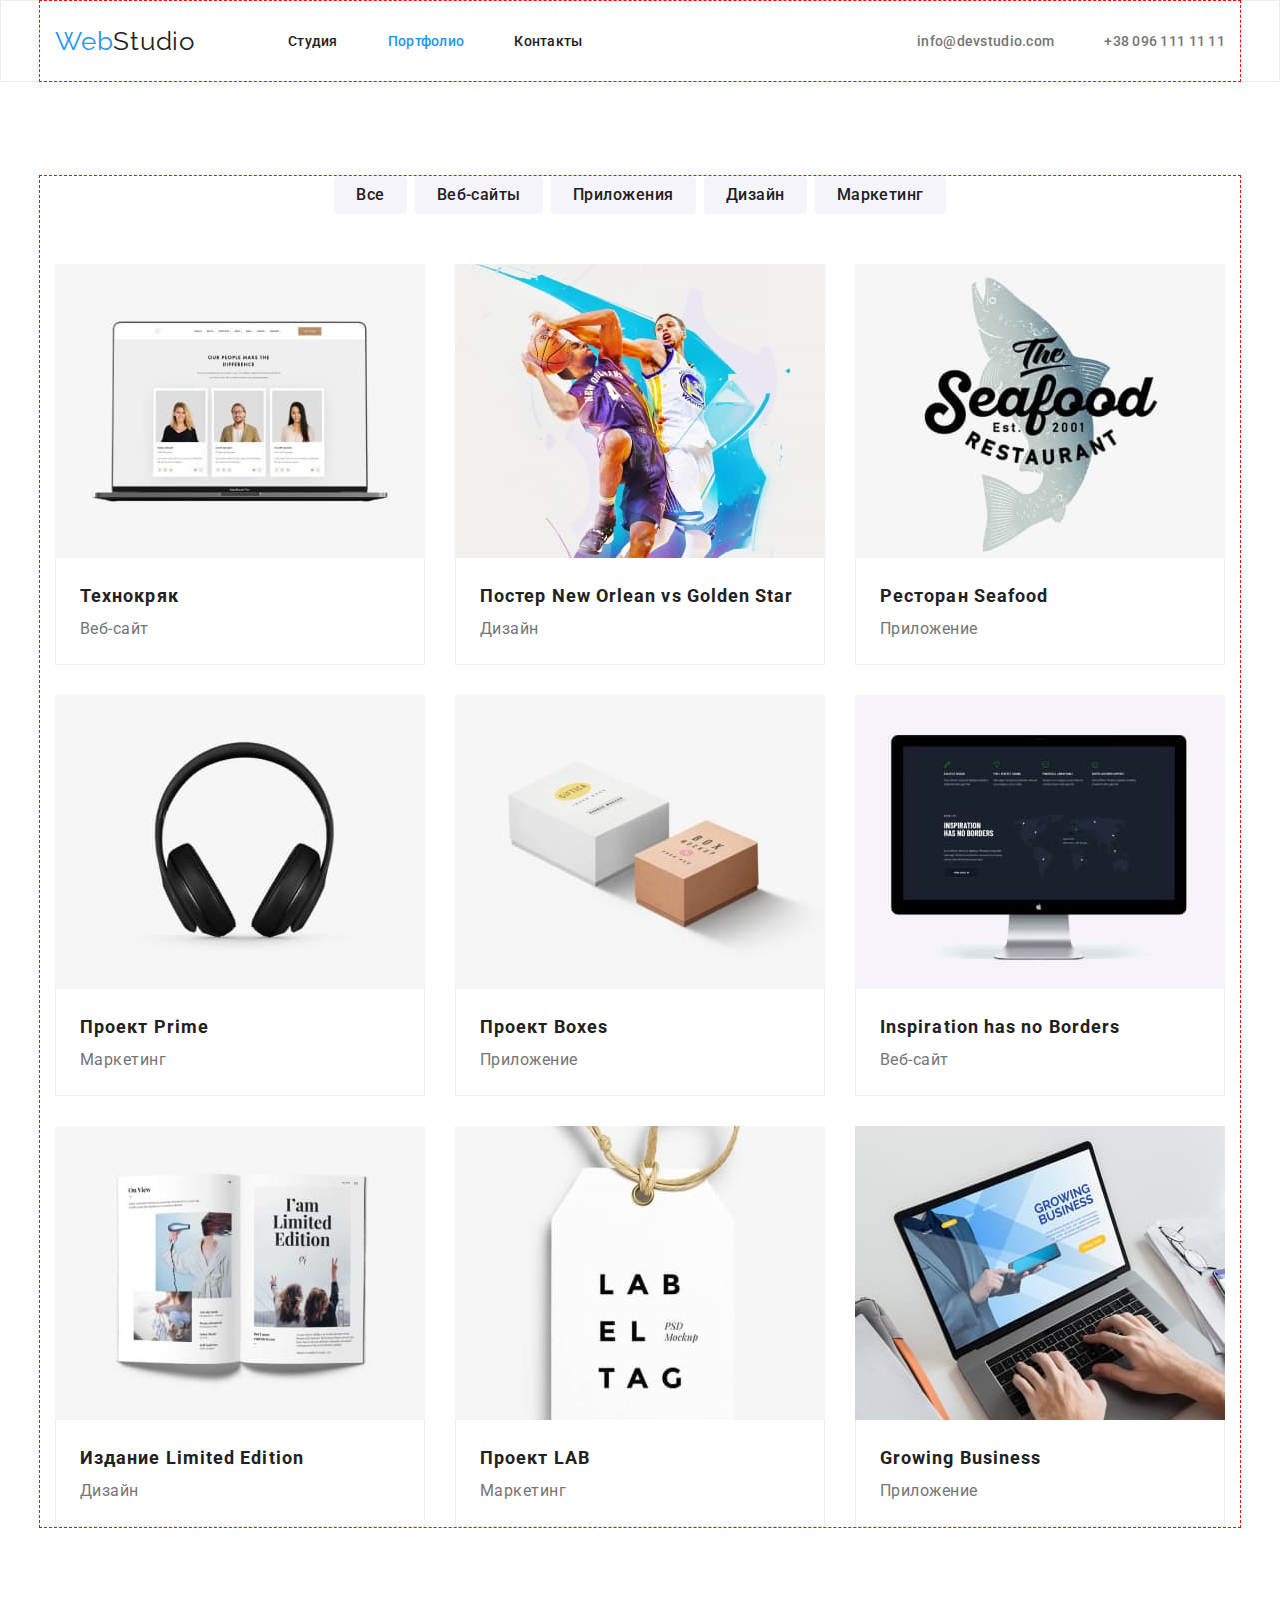
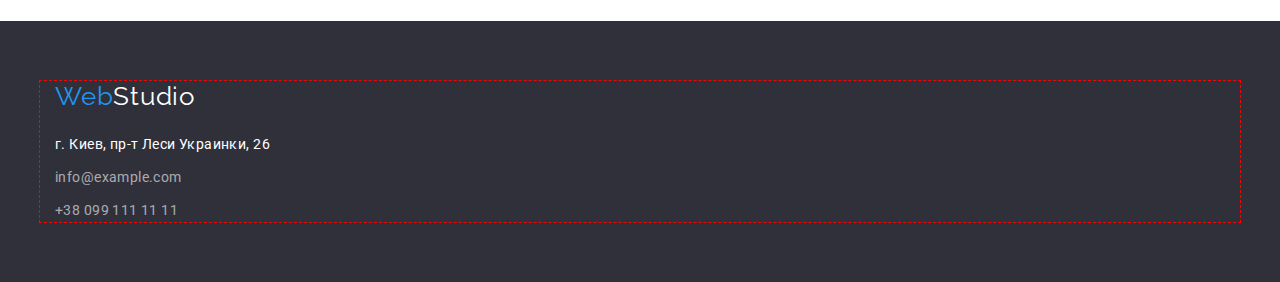
==== portfolio.html @ ae532c9a "Initial commit" ====
<!DOCTYPE html>
<html lang="ru">
  <head>
    <meta charset="UTF-8" />
    <meta http-equiv="X-UA-Compatible" content="IE=edge" />
    <meta name="viewport" content="width=device-width, initial-scale=1.0" />
    <title>Portfolio</title>
    <link
      href="https://fonts.googleapis.com/css2?family=Raleway:wght@700&family=Roboto:wght@400;500;700;900&display=swap"
      rel="stylesheet"
    />
    <link
      rel="stylesheet"
      href="https://cdnjs.cloudflare.com/ajax/libs/modern-normalize/1.1.0/modern-normalize.min.css"
      integrity="sha512-wpPYUAdjBVSE4KJnH1VR1HeZfpl1ub8YT/NKx4PuQ5NmX2tKuGu6U/JRp5y+Y8XG2tV+wKQpNHVUX03MfMFn9Q=="
      crossorigin="anonymous"
      referrerpolicy="no-referrer"
    />
    <link rel="stylesheet" href="./css/styles.css" />
  </head>
  <body>
    <header class="header">
      <div class="container main-nav">
        <nav class="nav">
          <a class="nav-logo" href="./index.html" lang="en"
            ><span class="slogan">Web</span>Studio</a
          >
          <ul class="nav-list">
            <li class="nav-item"><a class="nav-link" href="./index.html">Студия</a></li>
            <li class="nav-item">
              <a class="nav-link current" href="./portfolio.html">Портфолио</a>
            </li>
            <li class="nav-item"><a class="nav-link" href="/Контакты">Контакты</a></li>
          </ul>
        </nav>
        <ul class="header-list">
          <li class="header-item">
            <a class="header-link" href="mailto:info@devstudio.com">info@devstudio.com</a>
          </li>
          <li class="header-item">
            <a class="header-link" href="tel:+380961111111">+38 096 111 11 11</a>
          </li>
        </ul>
      </div>
    </header>
    <main class="main">
      <section class="section progect">
        <div class="container">
          <h1 class="visually-hidden">Портфолио</h1>
          <ul class="progect-filtre">
            <li><button class="filtre-btn" type="button">Все</button></li>
            <li><button class="filtre-btn" type="button">Веб-сайты</button></li>
            <li><button class="filtre-btn" type="button">Приложения</button></li>
            <li><button class="filtre-btn" type="button">Дизайн</button></li>
            <li><button class="filtre-btn" type="button">Маркетинг</button></li>
          </ul>
          <ul class="progect-list">
            <li class="progect-item">
              <img
                class="progect-photo"
                src="./images/portfolio/img1.jpg"
                alt="Пример веб-страницы на ноутбуке"
                width="370"
                height="294"
              />
              <div class="progect-border">
                <h3 class="progect-title">Технокряк</h3>
                <p class="progect-text">Веб-сайт</p>
              </div>
            </li>
            <li class="progect-item">
              <img
                class="progect-photo"
                src="./images/portfolio/img2.jpg"
                alt="Постер баскетбол Новый Орлеан против Золотых звезд"
                width="370"
                height="294"
              />
              <div class="progect-border">
                <h3 class="progect-title" lang="en">Постер New Orlean vs Golden Star</h3>
                <p class="progect-text">Дизайн</p>
              </div>
            </li>
            <li class="progect-item">
              <img
                class="progect-photo"
                src="./images/portfolio/img3.jpg"
                alt="Эмблема рестрорана Морская еда"
                width="370"
                height="294"
              />
              <div class="progect-border">
                <h3 class="progect-title">Ресторан Seafood</h3>
                <p class="progect-text">Приложение</p>
              </div>
            </li>
            <li class="progect-item">
              <img
                class="progect-photo"
                src="./images/portfolio/img4.jpg"
                alt="Черные блу туз наушники"
                width="370"
                height="294"
              />
              <div class="progect-border">
                <h3 class="progect-title">Проект Prime</h3>
                <p class="progect-text">Маркетинг</p>
              </div>
            </li>
            <li class="progect-item">
              <img
                class="progect-photo"
                src="./images/portfolio/img5.jpg"
                alt="Макет двух коробок белого и кирпичного цвета"
                width="370"
                height="294"
              />
              <div class="progect-border">
                <h3 class="progect-title">Проект Boxes</h3>
                <p class="progect-text">Приложение</p>
              </div>
            </li>
            <li class="progect-item">
              <img
                class="progect-photo"
                src="./images/portfolio/img6.jpg"
                alt="Пример веб-страницы на мониторе"
                width="370"
                height="294"
              />
              <div class="progect-border">
                <h3 class="progect-title" lang="en">Inspiration has no Borders</h3>
                <p class="progect-text">Веб-сайт</p>
              </div>
            </li>
            <li class="progect-item">
              <img
                class="progect-photo"
                src="./images/portfolio/img7.jpg"
                alt="Страницы журнала Лимитед эдишион"
                width="370"
                height="294"
              />
              <div class="progect-border">
                <h3 class="progect-title">Издание Limited Edition</h3>
                <p class="progect-text">Дизайн</p>
              </div>
            </li>
            <li class="progect-item">
              <img
                class="hero-photo"
                src="./images/portfolio/img8.jpg"
                alt="Бирка с эмблемой Лаб"
                width="370"
                height="294"
              />
              <div class="progect-border">
                <h3 class="progect-title">Проект LAB</h3>
                <p class="progect-text">Маркетинг</p>
              </div>
            </li>
            <li class="progect-item">
              <img
                class="progect-photo"
                src="./images/portfolio/img9.jpg"
                alt="Ноутбук с открытым приложением Гроувинг бизнес"
                width="370"
                height="294"
              />
              <div class="progect-border">
                <h3 class="progect-title" lang="en">Growing Business</h3>
                <p class="progect-text">Приложение</p>
              </div>
            </li>
          </ul>
        </div>
      </section>
    </main>
    <footer class="footer">
      <div class="container">
        <a class="footer-logo" href="./index.html" lang="en"
          ><span class="slogan">Web</span>Studio</a
        >
        <address class="footer-address">г. Киев, пр-т Леси Украинки, 26</address>
        <ul class="footer-list">
          <li class="footer-item">
            <a class="footer-link" href="mailto:info@devstudio.com">info@example.com</a>
          </li>
          <li class="footer-item">
            <a class="footer-link" href="tel:+380961111111">+38 099 111 11 11</a>
          </li>
        </ul>
      </div>
    </footer>
  </body>
</html>
---- css/styles.css ----
:root {
    --brand-color: #212121;
    --text-color: #757575;
    --hero-title-color: #FFFFFF;
    --accent-color: #2196F3;

    --indent: 15px;
    --items: 3;
}

html {
    box-sizing: border-box;
}
*, 
*::before, 
*::after {
    box-sizing: inherit;
    padding: 0;
    margin: 0;
}

body {  
  color: var(--brand-color);
  font-family: Roboto, sans-serif;
  margin: 0;
}

ul {
   list-style: none; 
   margin: 0;
   padding: 0;   
}

h1, h2, h3, h4, h5, h6, p { 
   margin: 0;
}

img {
    display: block;
    max-width: 100%;
    height: auto;
}

a {
    text-decoration: none;
    color: currentColor;
}


.container {
    width: 1200px;
    padding-left: 15px;
    padding-right: 15px;
    margin: 0 auto;

    outline: 1px dashed red;
}

.section {
    padding: 94px 0;
}


/* Studio*/

.header {
    border: 1px solid #ECECEC;
}
 
.main-nav {
    display: flex;
    align-items: center;
}
.nav {
    display: flex;
    align-items: center;
}
.nav-logo {
    margin-right: 93px;

    color: var(--brand-color);
    font-family: Raleway, sans-serif;
    font-size: 26px;
    line-height: calc(31 / 26);
    letter-spacing: 0.03em;
    text-decoration: none;
}

.slogan {
    color: var(--accent-color);
    font-family: Raleway, sans-serif;
    font-size: 26px;
    line-height: calc(31 / 26);
    letter-spacing: 0.03em;
}

.nav-list, .header-list {
    display: flex;
    margin-left: auto;
    align-items: center;
}

.nav-item + .nav-item,
.header-item + .header-item {
    margin-left: 50px;
}

.nav-link {
    display: block;
    padding-top: 32px;
    padding-bottom: 32px;

    color: var(--brand-color);
    font-weight: 500;
    font-size: 14px;
    line-height: calc(16 / 14);
    letter-spacing: 0.02em;
    text-decoration: none;
}

.nav-link:hover,
.nav-link:focus {
    color: var(--accent-color);
}

.nav-link.current {
    color: var(--accent-color);
}

.header-link {
    display: block;
    padding-top: 32px;
    padding-bottom: 32px;

    color: var(--text-color);
    font-weight: 500;
    font-size: 14px;
    line-height: calc(16 / 14);
    letter-spacing: 0.02em;
    text-decoration: none;    
}
.header-link:hover,
.header-link:focus {
    color: var(--accent-color);
}

.hero {
    padding: 200px 0;
    background-color: #2F303A;
    text-align: center; 
}

.hero-title  {
    margin-bottom: 30px;
    color: var(--hero-title-color);
    font-size: 44px;
    line-height: calc(60 / 44);
    text-align: center;
    letter-spacing: 0.06em;
    text-transform: uppercase;    
}

.hero-btn {
    font-family: inherit;
    color: var(--hero-title-color);
    font-weight: 700;
    font-size: 16px;
    line-height: calc(30 / 16);
    display: inline-block;
    align-items: center; 
    letter-spacing: 0.06em;
    cursor: pointer;

    background-color: var(--accent-color);
    border-radius: 4px;
    border: none;

    padding: 10px 32px;
    min-width: 200px;
}
.hero-btn:hover,
.hero-btn:focus,
.hero-btn:active {
    text-shadow: 0px 4px 4px rgba(0, 0, 0, 0.25);   
}

.visually-hidden {
  position: absolute;
  white-space: nowrap;
  width: 1px;
  height: 1px;
  overflow: hidden;
  border: 0;
  padding: 0;
  clip: rect(0 0 0 0);
  clip-path: inset(50%);
  margin: -1px;
}

.aside {
    padding-bottom: 0;
}

.aside-list {
    display: flex;
    align-items: center;
    gap: 30px;

}

.aside-item {
    min-width: 270px;
}

.aside-title {
    color: var(--brand-color);
    font-size: 14px;
    line-height: calc(16 / 14);
    letter-spacing: 0.03em;
    text-transform: uppercase;
    margin-bottom: 10px;

}

.aside-text {
    color: var(--text-color);
    font-size: 14px;
    line-height: calc(24 / 14);
    letter-spacing: 0.03em;
}

.about-list {
    display: flex;
    align-items: center;
    gap: 30px;
}

.team {
    background-color: #F5F4FA;
}

.about-title,
.team-title {
    color:  var(--brand-color);
    font-size: 36px;
    line-height: calc(42 / 36);
    text-align: center;
    letter-spacing: 0.03em;
    margin-bottom: 50px;
}

.team-list {
    display: flex;
    align-items: center;
    gap: 30px;
}

.team-item {
    min-width: 270px;

    background-color: var(--hero-title-color);
    border-radius: 0px 0px 4px 4px;
}
.team-wrapper {
    padding: 30px 5px;
}
.team-name {
    margin-bottom: 10px;
    color: var(--brand-color);
    font-size: 16px;
    font-weight: 500;
    line-height: calc(19 / 16);
    letter-spacing: 0.03em;
    text-align: center;
}

.team-text {
    color: var(--text-color);
    font-size: 16px;
    line-height: calc(19 / 16);
    letter-spacing: 0.03em;
    text-align: center;
}

.footer {
    padding: 60px 0;
    background-color: #2F303A;
}

.footer-logo {
    display:block;
    margin-bottom: 20px;

    color: var(--hero-title-color);
    font-family: Raleway, sans-serif;
    font-size: 26px;
    line-height: calc(31 / 26);
    letter-spacing: 0.03em;
    text-decoration: none;
}

.footer-address {
    margin-bottom: 9px;

    color: var(--hero-title-color);
    font-size: 14px;
    line-height: calc(24 / 14);
    letter-spacing: 0.03em;
    font-style: normal;

}

.footer-item:nth-last-child(2) {
    margin-bottom: 9px;
}

.footer-link {
    color: rgba(255, 255, 255, 0.6);
    font-size: 14px;
    line-height: calc(24 / 14);
    letter-spacing: 0.03em;
    text-decoration: none;          
}

.footer-link:hover,
.footer-link:focus {
    color: var(--accent-color);
    text-shadow: 0px 4px 4px rgba(0, 0, 0, 0.25);
}


/* Portfolio*/

.progect-filtre {
    display: flex;
    justify-content: center;
    gap: 8px;
    margin-bottom: 50px;
}

.filtre-btn {
    padding: 6px 22px;
    font-family: inherit;
    background-color: #F5F4FA;
    border: transparent;
    border-radius: 4px;
    color: var(--brand-color);
    font-weight: 500;
    font-size: 16px;
    line-height: calc(26 / 16);
    letter-spacing: 0.03em;
    text-align: center;
    cursor: pointer;
}
.filtre-btn:hover,
.filtre-btn:focus,
.filtre-btn:active
 {
    background-color: var(--accent-color);
    color: var(--hero-title-color);
    cursor: pointer;
}

.progect-list {
    display: flex;
    flex-wrap: wrap;
    gap: 30px;  
}

.progect-item {
    min-width: 370px;
    flex-basis: calc((100%-(var(--indent)*(var(--items)-1))/var(--items)));   
}

.progect-border {
    padding: 20px 24px;
    border: 1px solid #EEEEEE;
    border-top: none;
}

.progect-title {
    color: var(--brand-color);
    font-size: 18px;
    line-height: calc(36 / 18);
    letter-spacing: 0.06em;

}
.progect-text {
    color: var(--text-color);
    font-size: 16px;
    line-height: calc(30 / 16);
    letter-spacing: 0.03em;
}
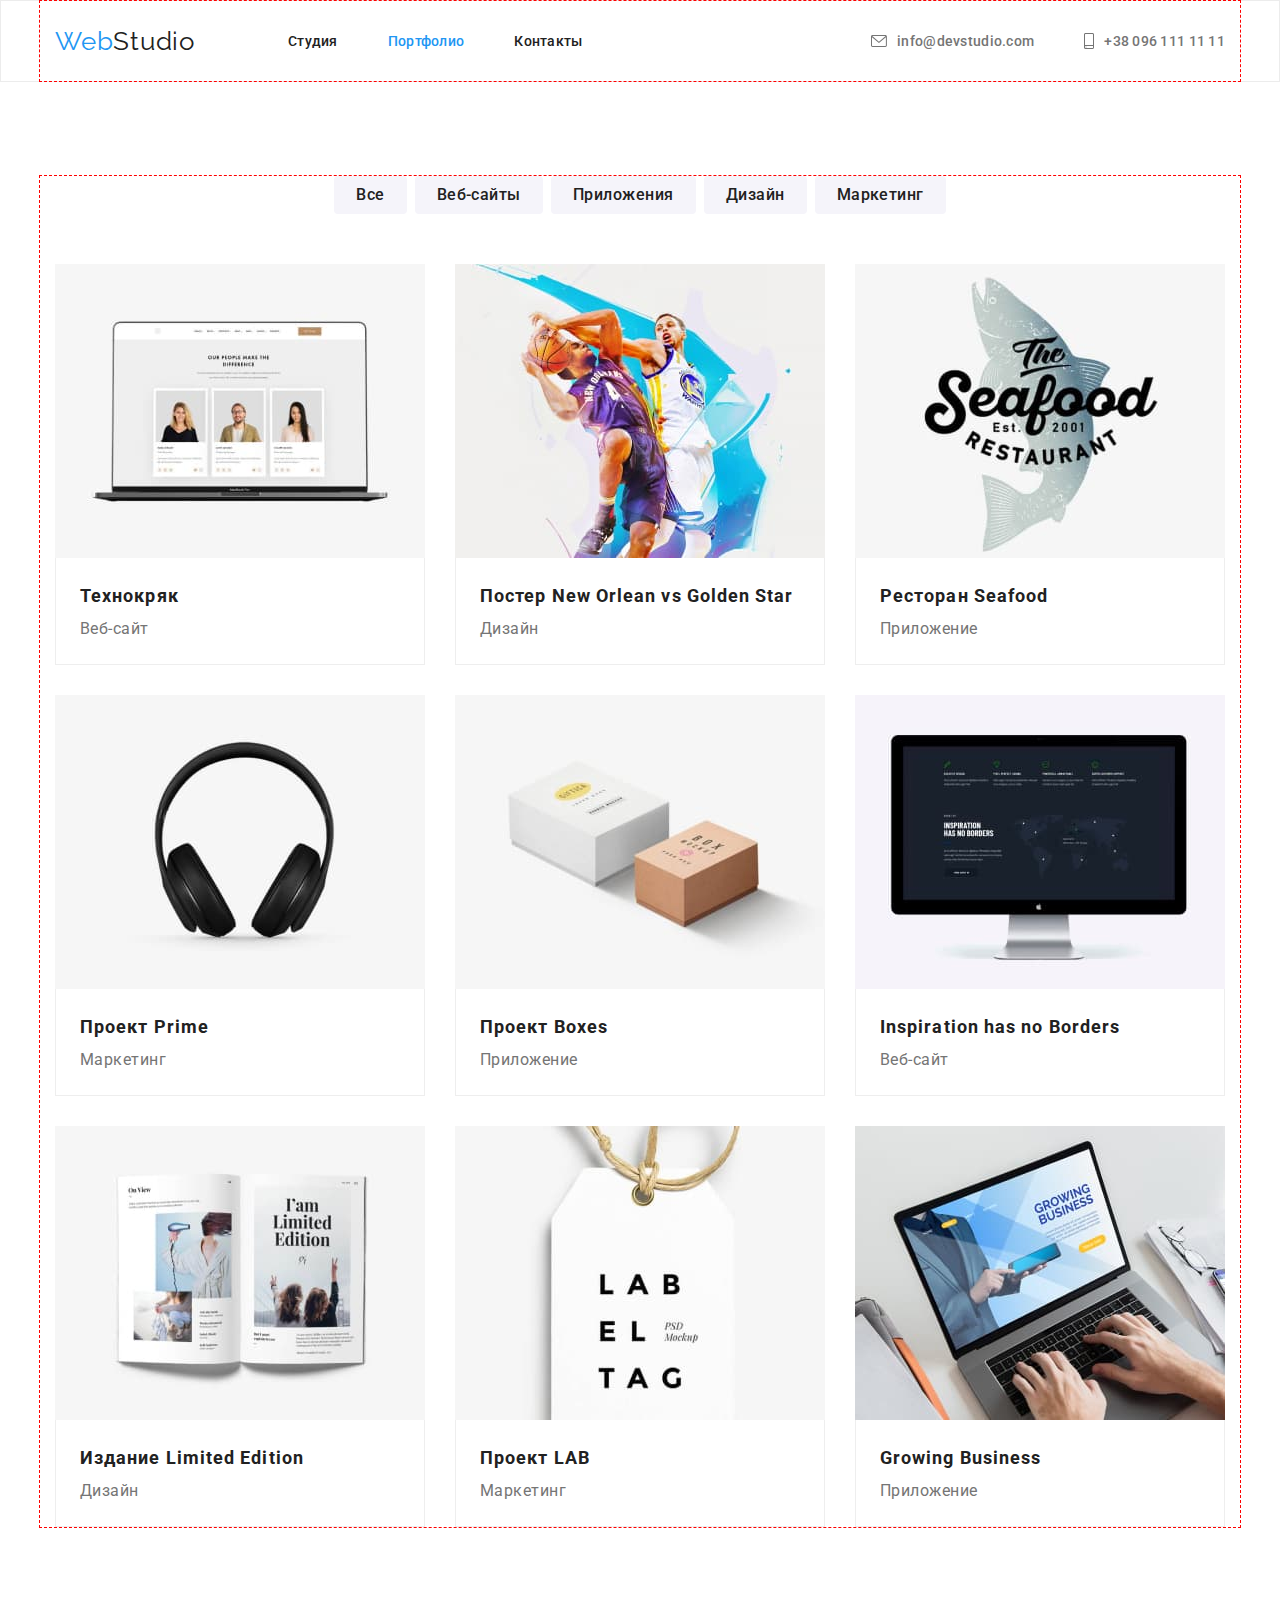
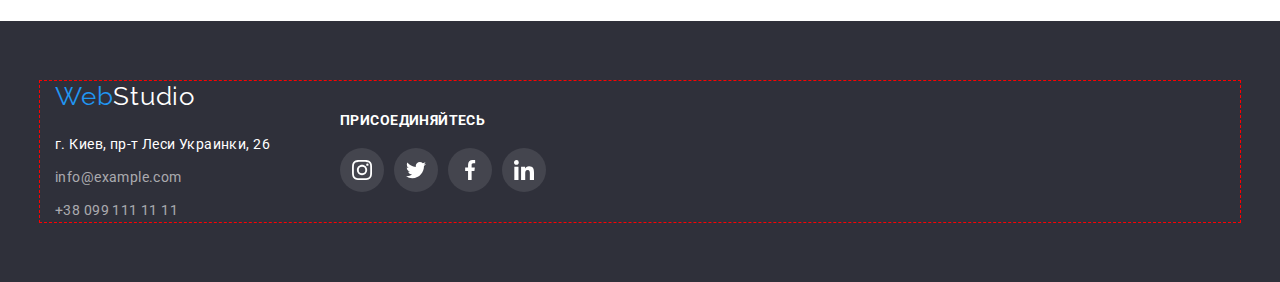
==== commit 0777c076: "Готова дз" ====
--- a/portfolio.html
+++ b/portfolio.html
@@ -35,10 +35,19 @@
         </nav>
         <ul class="header-list">
           <li class="header-item">
-            <a class="header-link" href="mailto:info@devstudio.com">info@devstudio.com</a>
+            <a
+              class="header-link"
+              href="mailto:info@devstudio.com"
+              aria-label="Иконка конверта">
+              <svg class="icon-link" width="16" height="12">
+                <use href="./images/icons.svg#envelope"></use></svg>info@devstudio.com</a>
           </li>
           <li class="header-item">
-            <a class="header-link" href="tel:+380961111111">+38 096 111 11 11</a>
+            <a class="header-link" 
+            href="tel:+380961111111"
+            aria-label="Иконка смартфона">
+              <svg class="icon-link" width="10" height="16">
+                <use href="./images/icons.svg#smartphone"></use></svg>+38 096 111 11 11</a>
           </li>
         </ul>
       </div>
@@ -177,19 +186,68 @@
       </section>
     </main>
     <footer class="footer">
-      <div class="container">
-        <a class="footer-logo" href="./index.html" lang="en"
-          ><span class="slogan">Web</span>Studio</a
-        >
-        <address class="footer-address">г. Киев, пр-т Леси Украинки, 26</address>
-        <ul class="footer-list">
-          <li class="footer-item">
-            <a class="footer-link" href="mailto:info@devstudio.com">info@example.com</a>
-          </li>
-          <li class="footer-item">
-            <a class="footer-link" href="tel:+380961111111">+38 099 111 11 11</a>
-          </li>
-        </ul>
+      <div class="container main-footer">
+        <div class="footer-address-all">
+          <a class="footer-logo" href="./index.html" lang="en"><span class="slogan">Web</span>Studio</a>
+          <address class="footer-address">г. Киев, пр-т Леси Украинки, 26</address>
+          <ul class="footer-list">
+            <li class="footer-item">
+              <a class="footer-link" href="mailto:info@devstudio.com">info@example.com</a>
+            </li>
+            <li class="footer-item">
+              <a class="footer-link" href="tel:+380961111111">+38 099 111 11 11</a>
+            </li>
+          </ul>
+        </div>
+        <div class="footer-social">
+          <h3 class="footer-title">Присоединяйтесь</h3>
+          <ul class="footer-social-list">
+            <li class="footer-social-item">
+              <a
+                class="footer-social-link link"
+                href=""
+                target="_blank"
+                rel="no-opener no-referrer"
+                aria-label="Иконка инстаграма">
+                <svg class="footer-icon" width="20" height="20">
+                  <use href="./images/icons.svg#instagram"></use></svg>
+                </a>
+            </li>
+            <li class="footer-social-item">
+              <a
+                class="footer-social-link link"
+                href=""
+                target="_blank"
+                rel="no-opener no-referrer"
+                aria-label="Иконка твиттера">
+                <svg class="footer-icon" width="20" height="20">
+                  <use href="./images/icons.svg#twitter"></use></svg>
+            </a>
+            </li>
+            <li class="footer-social-item">
+              <a
+                class="footer-social-link link"
+                href=""
+                target="_blank"
+                rel="no-opener no-referrer"
+                aria-label="Иконка фейсбук">
+                <svg class="footer-icon" width="20" height="20">
+                  <use href="./images/icons.svg#facebook"></use></svg>
+            </a>
+            </li>
+            <li class="footer-social-item">
+              <a
+                class="footer-social-link link"
+                href=""
+                target="_blank"
+                rel="no-opener no-referrer"
+                aria-label="Иконка линкидин">
+                <svg class="footer-icon" width="20" height="20">
+                  <use href="./images/icons.svg#linkedin"></use></svg>
+                </a>
+            </li>
+          </ul>
+        </div>
       </div>
     </footer>
   </body>
--- a/css/styles.css
+++ b/css/styles.css
@@ -3,6 +3,9 @@
     --text-color: #757575;
     --hero-title-color: #FFFFFF;
     --accent-color: #2196F3;
+    --brg-color: #C4C4C4;
+    --brg-color-fon: #F5F4FA;
+    --socials-icon-color: #AFB1B8;
 
     --indent: 15px;
     --items: 3;
@@ -128,9 +131,12 @@
 }
 
 .header-link {
-    display: block;
+    display: flex;
     padding-top: 32px;
     padding-bottom: 32px;
+    align-items: center;
+    justify-content: center;
+    gap: 10px;
 
     color: var(--text-color);
     font-weight: 500;
@@ -139,15 +145,27 @@
     letter-spacing: 0.02em;
     text-decoration: none;    
 }
+
 .header-link:hover,
 .header-link:focus {
     color: var(--accent-color);
 }
 
+.icon-link{
+    fill: currentColor;
+}
+
 .hero {
     padding: 200px 0;
-    background-color: #2F303A;
     text-align: center; 
+    max-width: 1600px;
+    margin-left: auto;
+    margin-right: auto;
+    background-image: linear-gradient( to bottom, rgba(47, 48, 58, 0.4) 100%, #2F303A), url('../images/imagesfon/imgfon.jpg');
+    background-repeat: no-repeat;
+    background-position: center;
+    background-size: cover;
+    background-color: var(--brg-color);
 }
 
 .hero-title  {
@@ -178,10 +196,11 @@
     padding: 10px 32px;
     min-width: 200px;
 }
+
 .hero-btn:hover,
 .hero-btn:focus,
 .hero-btn:active {
-    text-shadow: 0px 4px 4px rgba(0, 0, 0, 0.25);   
+    box-shadow: 0px 4px 4px rgba(0, 0, 0, 0.15);
 }
 
 .visually-hidden {
@@ -211,6 +230,15 @@
 .aside-item {
     min-width: 270px;
 }
+.aside-icon {
+    display: flex;
+    align-items: center;
+    justify-content: center;
+    height: 120px;
+    margin-bottom: 30px;
+    background-color: var(--brg-color-fon);
+    border-radius: 4px;
+}
 
 .aside-title {
     color: var(--brand-color);
@@ -240,7 +268,8 @@
 }
 
 .about-title,
-.team-title {
+.team-title, 
+.clients-title {
     color:  var(--brand-color);
     font-size: 36px;
     line-height: calc(42 / 36);
@@ -260,6 +289,7 @@
 
     background-color: var(--hero-title-color);
     border-radius: 0px 0px 4px 4px;
+    box-shadow: 0px 1px 3px rgba(0, 0, 0, 0.12), 0px 1px 1px rgba(0, 0, 0, 0.14), 0px 2px 1px rgba(0, 0, 0, 0.2);
 }
 .team-wrapper {
     padding: 30px 5px;
@@ -280,6 +310,66 @@
     line-height: calc(19 / 16);
     letter-spacing: 0.03em;
     text-align: center;
+    margin-bottom: 16px;
+}
+
+.social-list{
+    display: flex;
+    align-items: center;
+    justify-content: center;
+    gap: 10px;
+}
+
+.social-link{
+    display: flex;
+    justify-content: center;
+    align-items: center;
+    width: 44px;
+    height: 44px;
+    background-color: #FFFFFF;
+    border-radius: 50%;
+    color: var(--socials-icon-color);
+
+    /*outline: 1px solid red;*/
+}
+
+.social-icon{
+    fill: currentColor;
+}
+
+.social-link:hover,
+.social-link:focus {
+    background-color: var(--accent-color);
+    color: var(--hero-title-color);
+}
+
+.clients-list {
+    display: flex;
+    align-items: center;
+    justify-content: center;
+    gap: 30px;
+}
+
+.clients-link {
+    display: flex;
+    justify-content: center;
+    align-items: center;
+    width: 170px;
+    height: 92px;
+    background-color: transparent;
+    border: 1px solid #AFB1B8;
+    border-radius: 4px; 
+    color: var(--socials-icon-color);
+}
+
+.clients-icon {
+    fill: currentColor;
+}
+
+.clients-link:hover,
+.clients-link:focus  {
+    border: 1px solid var(--accent-color);
+    color: var(--accent-color);
 }
 
 .footer {
@@ -326,6 +416,51 @@
 .footer-link:focus {
     color: var(--accent-color);
     text-shadow: 0px 4px 4px rgba(0, 0, 0, 0.25);
+}
+
+.main-footer {
+     display: flex;
+     align-items: center;
+     gap: 70px;
+}
+
+.footer-title {
+    margin-bottom: 20px;
+ 
+    font-size: 14px;
+    line-height: calc(16 / 14);
+    letter-spacing: 0.03em;
+    text-transform: uppercase;
+    color: var(--hero-title-color);
+}
+
+.footer-social-list {
+    display: flex;
+    align-items: center;
+    justify-content: center;
+    gap: 10px;    
+}
+
+.footer-social-link{
+    display: flex;
+    justify-content: center;
+    align-items: center;
+    width: 44px;
+    height: 44px;
+    background-color: rgba(255, 255, 255, 0.1);
+    border-radius: 50%;
+    color: var(--hero-title-color);
+
+}
+
+.footer-icon{
+    fill: currentColor;
+}
+
+.footer-social-link:hover,
+.footer-social-link:focus  {
+    background-color: var(--accent-color);
+ 
 }
 
 
@@ -354,11 +489,11 @@
 }
 .filtre-btn:hover,
 .filtre-btn:focus,
-.filtre-btn:active
- {
+.filtre-btn:active {
     background-color: var(--accent-color);
     color: var(--hero-title-color);
     cursor: pointer;
+    box-shadow: 0px 3px 1px rgba(0, 0, 0, 0.1), 0px 1px 2px rgba(0, 0, 0, 0.08), 0px 2px 2px rgba(0, 0, 0, 0.12);
 }
 
 .progect-list {
@@ -370,6 +505,12 @@
 .progect-item {
     min-width: 370px;
     flex-basis: calc((100%-(var(--indent)*(var(--items)-1))/var(--items)));   
+}
+.progect-item:hover,
+.progect-item:focus,
+.progect-item:active {
+    box-shadow: 0px 1px 1px rgba(0, 0, 0, 0.12), 0px 4px 4px rgba(0, 0, 0, 0.06), 1px 4px 6px rgba(0, 0, 0, 0.16);
+    cursor: pointer;
 }
 
 .progect-border {
